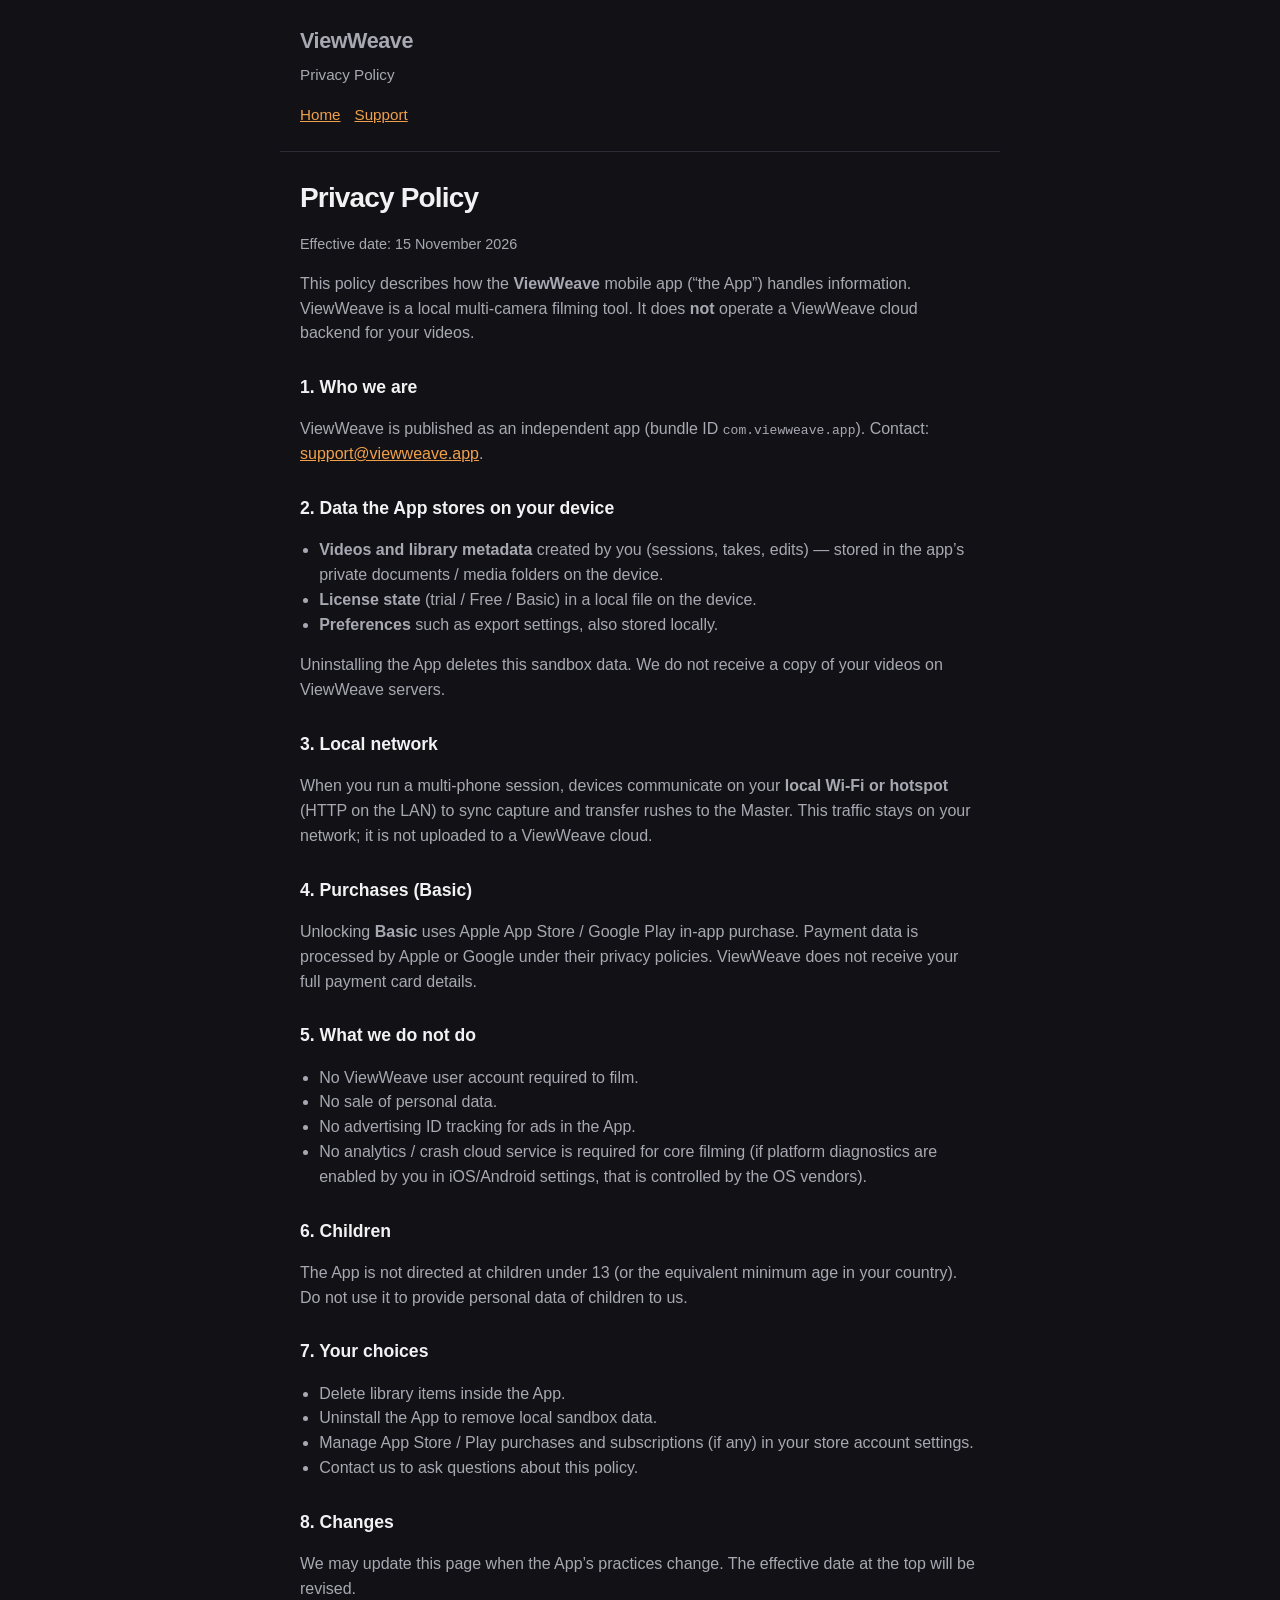
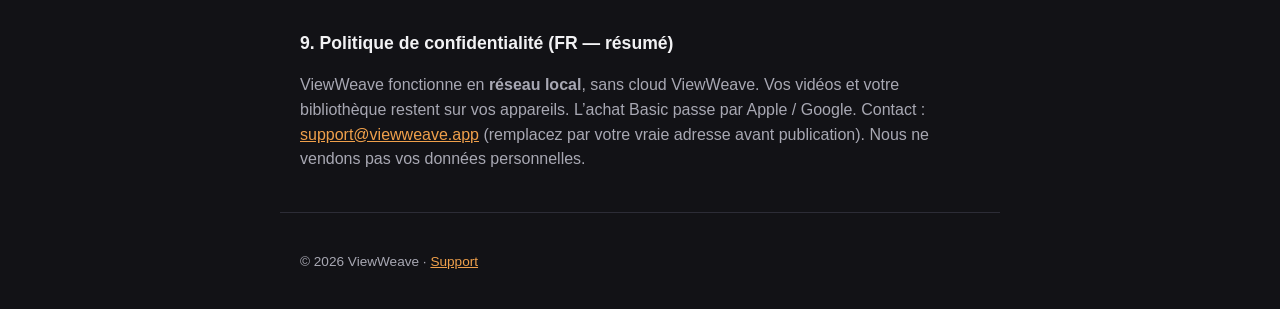
==== privacy.html @ 28b763ea "Add files via upload" ====
<!DOCTYPE html>
<html lang="en">
<head>
  <meta charset="utf-8" />
  <meta name="viewport" content="width=device-width, initial-scale=1" />
  <title>ViewWeave — Privacy Policy</title>
  <link rel="stylesheet" href="styles.css" />
</head>
<body>
  <header>
    <p class="brand">ViewWeave</p>
    <p class="tag">Privacy Policy</p>
    <nav>
      <a href="index.html">Home</a>
      <a href="support.html">Support</a>
    </nav>
  </header>
  <main>
    <h1>Privacy Policy</h1>
    <p class="note">Effective date: 15 November 2026</p>

    <p>
      This policy describes how the <strong>ViewWeave</strong> mobile app
      (“the App”) handles information. ViewWeave is a local multi-camera
      filming tool. It does <strong>not</strong> operate a ViewWeave cloud
      backend for your videos.
    </p>

    <h2>1. Who we are</h2>
    <p>
      ViewWeave is published as an independent app (bundle ID
      <code>com.viewweave.app</code>).
      Contact:
      <!-- TODO: replace with your real support email before publishing -->
      <a href="mailto:support@viewweave.app">support@viewweave.app</a>.
    </p>

    <h2>2. Data the App stores on your device</h2>
    <ul>
      <li><strong>Videos and library metadata</strong> created by you (sessions, takes, edits) — stored in the app’s private documents / media folders on the device.</li>
      <li><strong>License state</strong> (trial / Free / Basic) in a local file on the device.</li>
      <li><strong>Preferences</strong> such as export settings, also stored locally.</li>
    </ul>
    <p>
      Uninstalling the App deletes this sandbox data. We do not receive a copy
      of your videos on ViewWeave servers.
    </p>

    <h2>3. Local network</h2>
    <p>
      When you run a multi-phone session, devices communicate on your
      <strong>local Wi‑Fi or hotspot</strong> (HTTP on the LAN) to sync capture
      and transfer rushes to the Master. This traffic stays on your network;
      it is not uploaded to a ViewWeave cloud.
    </p>

    <h2>4. Purchases (Basic)</h2>
    <p>
      Unlocking <strong>Basic</strong> uses Apple App Store / Google Play
      in-app purchase. Payment data is processed by Apple or Google under their
      privacy policies. ViewWeave does not receive your full payment card details.
    </p>

    <h2>5. What we do not do</h2>
    <ul>
      <li>No ViewWeave user account required to film.</li>
      <li>No sale of personal data.</li>
      <li>No advertising ID tracking for ads in the App.</li>
      <li>No analytics / crash cloud service is required for core filming (if platform diagnostics are enabled by you in iOS/Android settings, that is controlled by the OS vendors).</li>
    </ul>

    <h2>6. Children</h2>
    <p>
      The App is not directed at children under 13 (or the equivalent minimum
      age in your country). Do not use it to provide personal data of children
      to us.
    </p>

    <h2>7. Your choices</h2>
    <ul>
      <li>Delete library items inside the App.</li>
      <li>Uninstall the App to remove local sandbox data.</li>
      <li>Manage App Store / Play purchases and subscriptions (if any) in your store account settings.</li>
      <li>Contact us to ask questions about this policy.</li>
    </ul>

    <h2>8. Changes</h2>
    <p>
      We may update this page when the App’s practices change. The effective
      date at the top will be revised.
    </p>

    <h2>9. Politique de confidentialité (FR — résumé)</h2>
    <p>
      ViewWeave fonctionne en <strong>réseau local</strong>, sans cloud ViewWeave.
      Vos vidéos et votre bibliothèque restent sur vos appareils.
      L’achat Basic passe par Apple / Google.
      Contact :
      <a href="mailto:support@viewweave.app">support@viewweave.app</a>
      (remplacez par votre vraie adresse avant publication).
      Nous ne vendons pas vos données personnelles.
    </p>
  </main>
  <footer>
    <p>© 2026 ViewWeave · <a href="support.html">Support</a></p>
  </footer>
</body>
</html>
---- styles.css ----
:root {
  color-scheme: dark;
  --bg: #121216;
  --panel: #1a1a22;
  --text: #f2f2f4;
  --mist: #a8a8b3;
  --line: #2c2c36;
  --copper: #d97706;
  --link: #f0a04b;
}

* { box-sizing: border-box; }

body {
  margin: 0;
  font-family: -apple-system, BlinkMacSystemFont, "Segoe UI", Roboto, Helvetica, Arial, sans-serif;
  background: var(--bg);
  color: var(--text);
  line-height: 1.55;
}

a { color: var(--link); }

header, main, footer {
  max-width: 720px;
  margin: 0 auto;
  padding: 24px 20px;
}

header {
  border-bottom: 1px solid var(--line);
}

.brand {
  font-size: 1.35rem;
  font-weight: 700;
  letter-spacing: -0.02em;
  margin: 0 0 6px;
}

.tag {
  margin: 0;
  color: var(--mist);
  font-size: 0.95rem;
}

nav {
  margin-top: 16px;
  display: flex;
  gap: 14px;
  flex-wrap: wrap;
  font-size: 0.95rem;
}

h1 {
  font-size: 1.75rem;
  letter-spacing: -0.03em;
  margin: 0 0 12px;
}

h2 {
  font-size: 1.1rem;
  margin: 28px 0 8px;
}

p, li { color: var(--mist); }

ul { padding-left: 1.2rem; }

.card {
  background: var(--panel);
  border: 1px solid var(--line);
  border-radius: 12px;
  padding: 16px 18px;
  margin: 18px 0;
}

.card strong { color: var(--text); }

.email {
  font-size: 1.05rem;
  word-break: break-all;
}

.note {
  font-size: 0.9rem;
  color: var(--mist);
}

footer {
  border-top: 1px solid var(--line);
  color: var(--mist);
  font-size: 0.85rem;
}
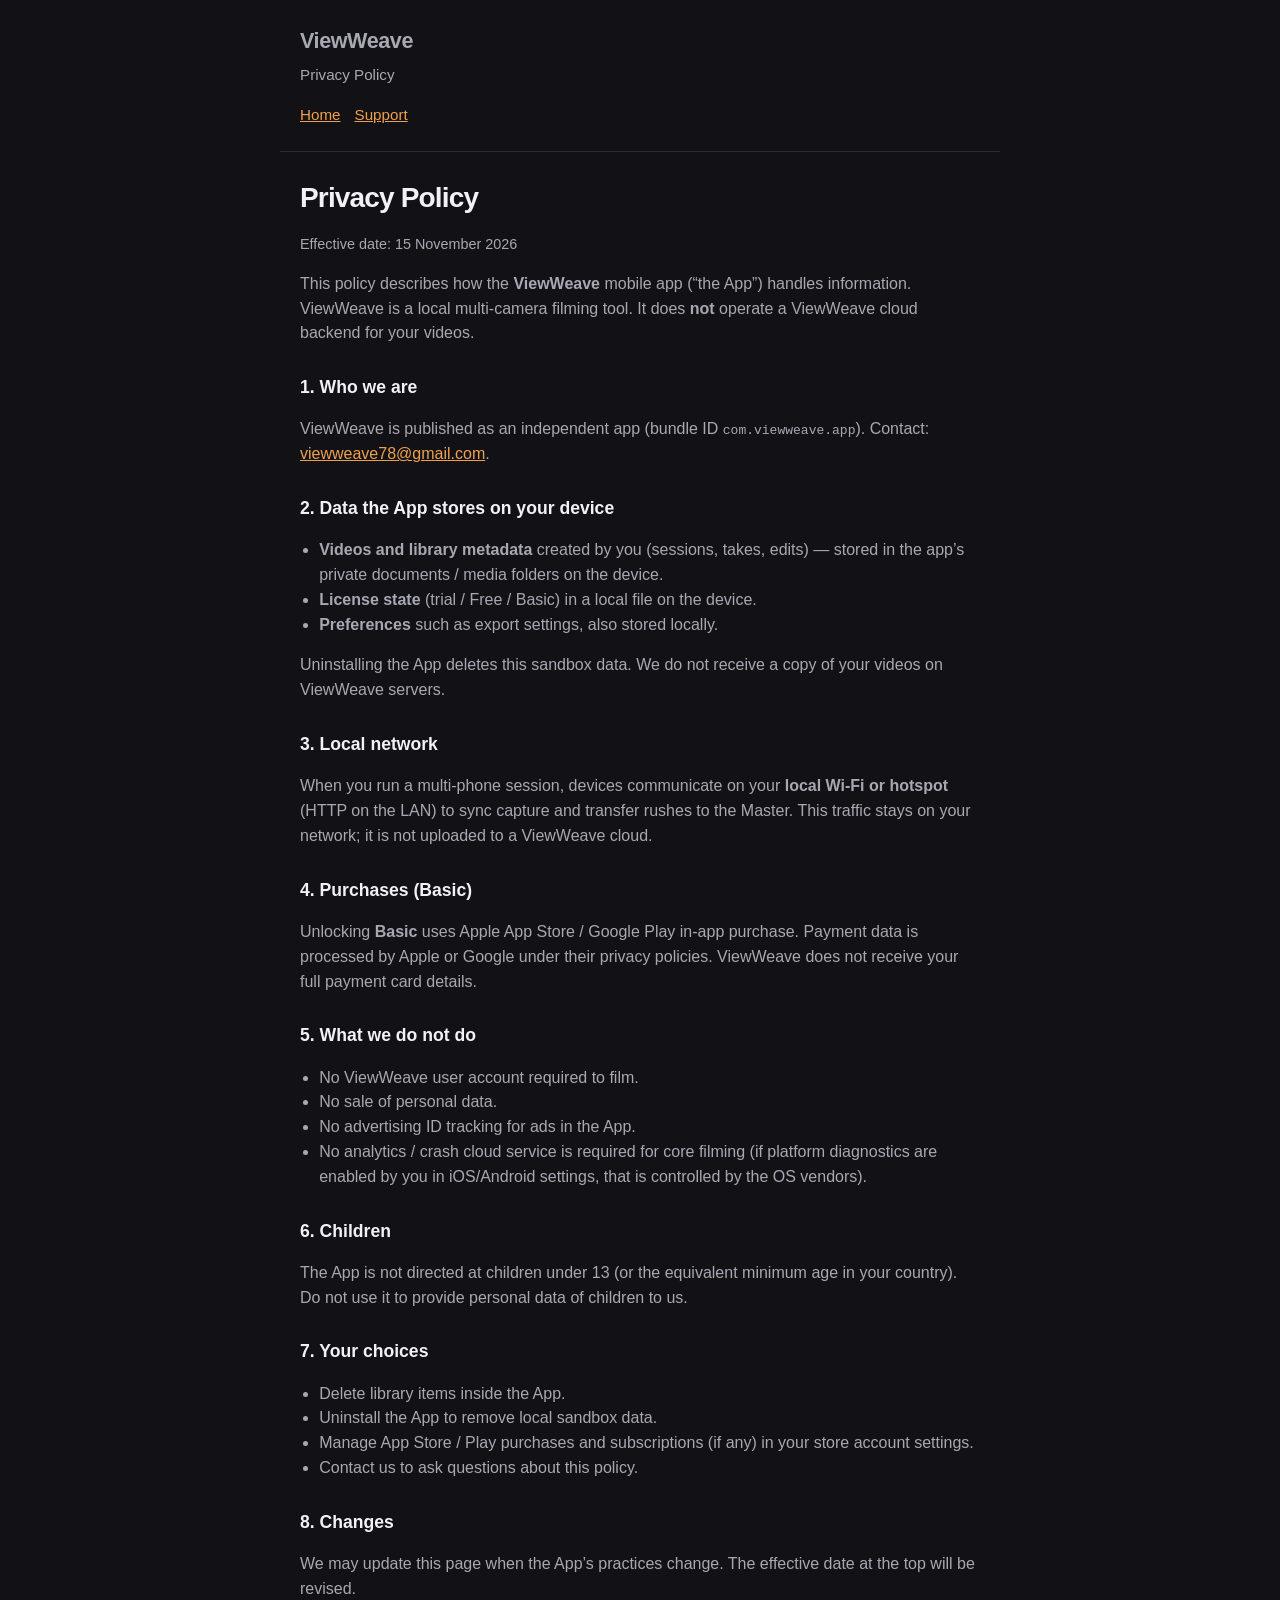
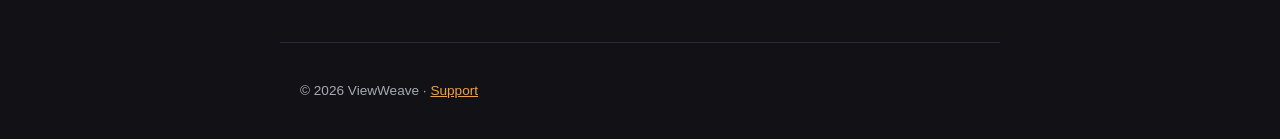
==== commit 86022e9b: "Add files via upload" ====
--- a/privacy.html
+++ b/privacy.html
@@ -31,8 +31,7 @@
       ViewWeave is published as an independent app (bundle ID
       <code>com.viewweave.app</code>).
       Contact:
-      <!-- TODO: replace with your real support email before publishing -->
-      <a href="mailto:support@viewweave.app">support@viewweave.app</a>.
+      <a href="mailto:viewweave78@gmail.com">viewweave78@gmail.com</a>.
     </p>
 
     <h2>2. Data the App stores on your device</h2>
@@ -89,17 +88,6 @@
       We may update this page when the App’s practices change. The effective
       date at the top will be revised.
     </p>
-
-    <h2>9. Politique de confidentialité (FR — résumé)</h2>
-    <p>
-      ViewWeave fonctionne en <strong>réseau local</strong>, sans cloud ViewWeave.
-      Vos vidéos et votre bibliothèque restent sur vos appareils.
-      L’achat Basic passe par Apple / Google.
-      Contact :
-      <a href="mailto:support@viewweave.app">support@viewweave.app</a>
-      (remplacez par votre vraie adresse avant publication).
-      Nous ne vendons pas vos données personnelles.
-    </p>
   </main>
   <footer>
     <p>© 2026 ViewWeave · <a href="support.html">Support</a></p>
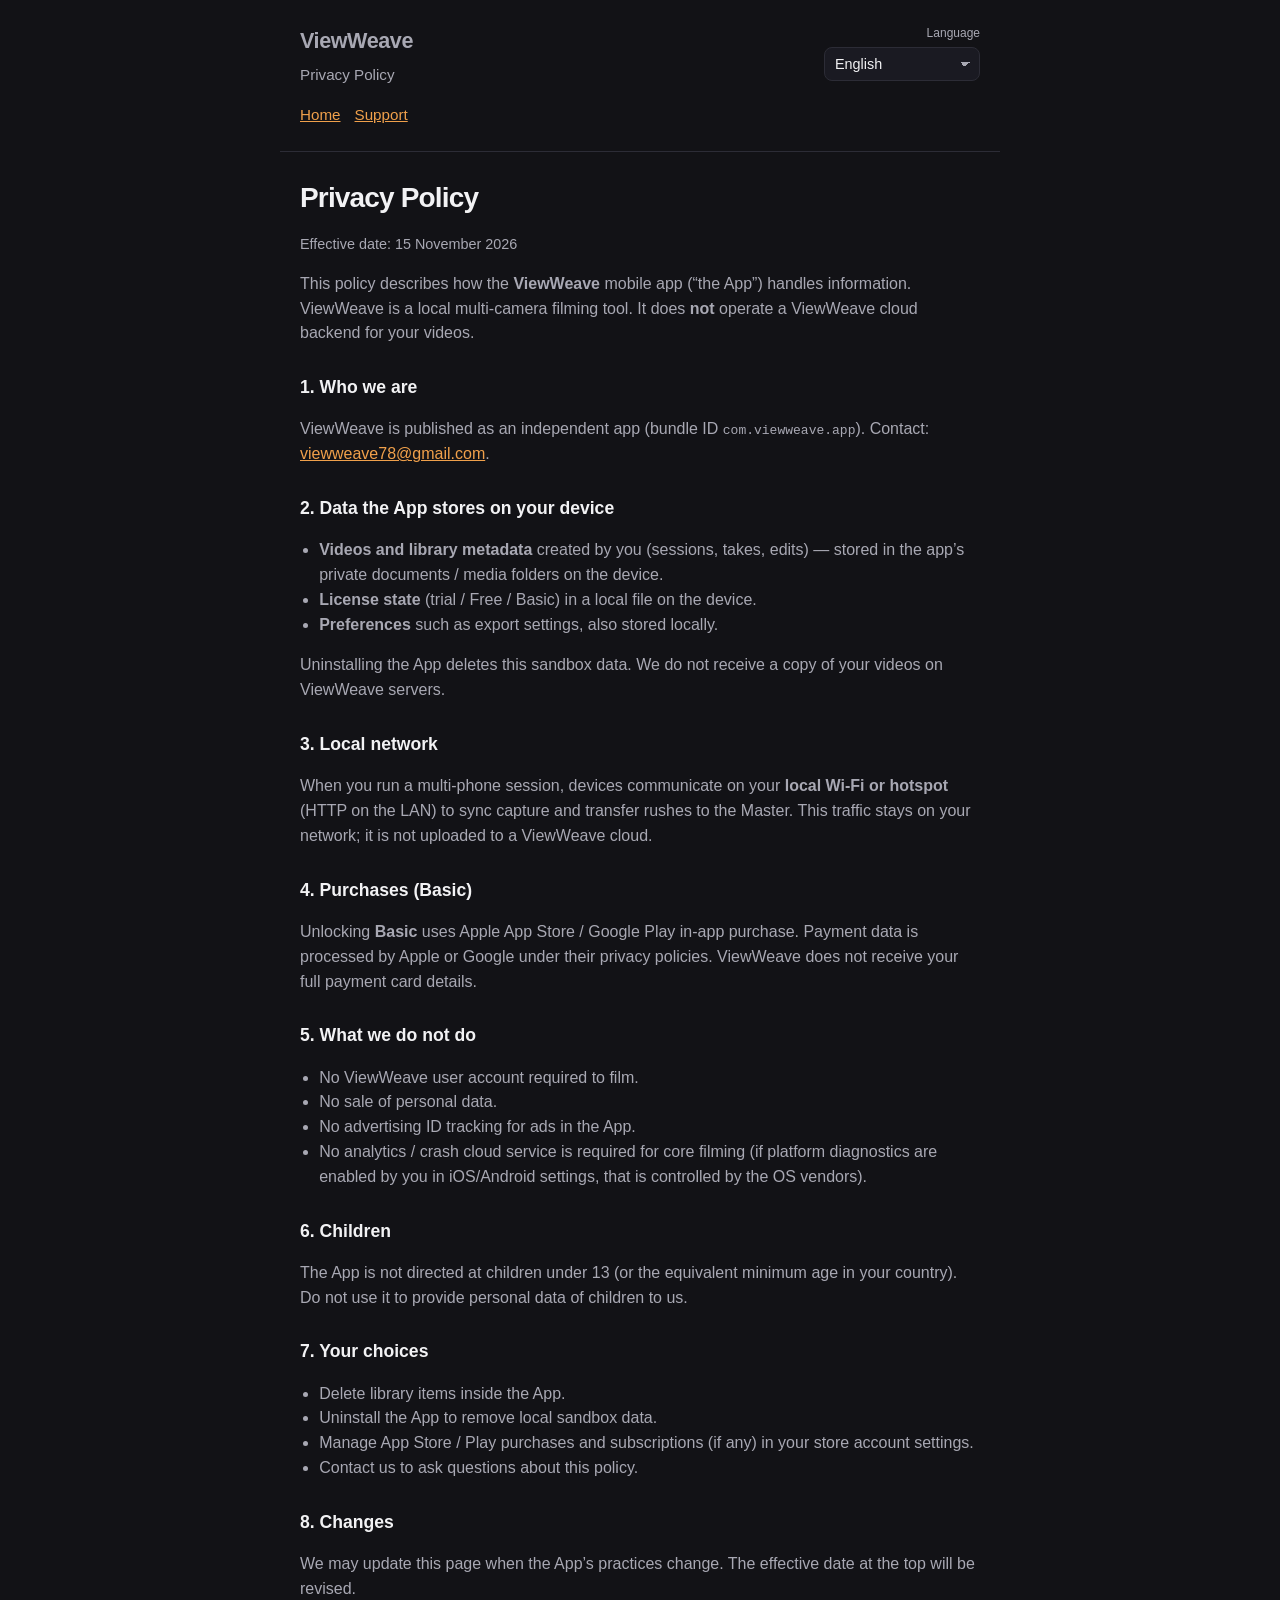
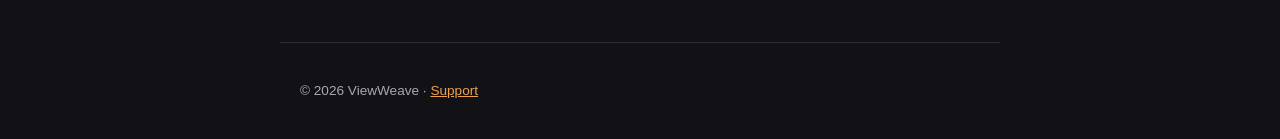
==== commit 6c5f9f0f: "Add language support Add language support" ====
--- a/privacy.html
+++ b/privacy.html
@@ -8,89 +8,99 @@
 </head>
 <body>
   <header>
-    <p class="brand">ViewWeave</p>
-    <p class="tag">Privacy Policy</p>
+    <div class="header-top">
+      <div>
+        <p class="brand">ViewWeave</p>
+        <p class="tag" id="page-tag">Privacy Policy</p>
+      </div>
+      <div class="lang-wrap">
+        <label for="lang-select" id="lang-label">Language</label>
+        <select id="lang-select" aria-label="Language"></select>
+      </div>
+    </div>
     <nav>
-      <a href="index.html">Home</a>
-      <a href="support.html">Support</a>
+      <a href="index.html" id="nav-home">Home</a>
+      <a href="support.html" id="nav-support">Support</a>
     </nav>
   </header>
   <main>
-    <h1>Privacy Policy</h1>
-    <p class="note">Effective date: 15 November 2026</p>
+    <h1 id="privacy-h1">Privacy Policy</h1>
+    <p class="note" id="privacy-effective">Effective date: 15 November 2026</p>
 
-    <p>
+    <p id="privacy-intro">
       This policy describes how the <strong>ViewWeave</strong> mobile app
       (“the App”) handles information. ViewWeave is a local multi-camera
       filming tool. It does <strong>not</strong> operate a ViewWeave cloud
       backend for your videos.
     </p>
 
-    <h2>1. Who we are</h2>
-    <p>
+    <h2 id="privacy-h2-1">1. Who we are</h2>
+    <p id="privacy-p-1">
       ViewWeave is published as an independent app (bundle ID
       <code>com.viewweave.app</code>).
       Contact:
       <a href="mailto:viewweave78@gmail.com">viewweave78@gmail.com</a>.
     </p>
 
-    <h2>2. Data the App stores on your device</h2>
+    <h2 id="privacy-h2-2">2. Data the App stores on your device</h2>
     <ul>
-      <li><strong>Videos and library metadata</strong> created by you (sessions, takes, edits) — stored in the app’s private documents / media folders on the device.</li>
-      <li><strong>License state</strong> (trial / Free / Basic) in a local file on the device.</li>
-      <li><strong>Preferences</strong> such as export settings, also stored locally.</li>
+      <li id="privacy-li-2a"><strong>Videos and library metadata</strong> created by you (sessions, takes, edits) — stored in the app’s private documents / media folders on the device.</li>
+      <li id="privacy-li-2b"><strong>License state</strong> (trial / Free / Basic) in a local file on the device.</li>
+      <li id="privacy-li-2c"><strong>Preferences</strong> such as export settings, also stored locally.</li>
     </ul>
-    <p>
+    <p id="privacy-p-2">
       Uninstalling the App deletes this sandbox data. We do not receive a copy
       of your videos on ViewWeave servers.
     </p>
 
-    <h2>3. Local network</h2>
-    <p>
+    <h2 id="privacy-h2-3">3. Local network</h2>
+    <p id="privacy-p-3">
       When you run a multi-phone session, devices communicate on your
       <strong>local Wi‑Fi or hotspot</strong> (HTTP on the LAN) to sync capture
       and transfer rushes to the Master. This traffic stays on your network;
       it is not uploaded to a ViewWeave cloud.
     </p>
 
-    <h2>4. Purchases (Basic)</h2>
-    <p>
+    <h2 id="privacy-h2-4">4. Purchases (Basic)</h2>
+    <p id="privacy-p-4">
       Unlocking <strong>Basic</strong> uses Apple App Store / Google Play
       in-app purchase. Payment data is processed by Apple or Google under their
       privacy policies. ViewWeave does not receive your full payment card details.
     </p>
 
-    <h2>5. What we do not do</h2>
+    <h2 id="privacy-h2-5">5. What we do not do</h2>
     <ul>
-      <li>No ViewWeave user account required to film.</li>
-      <li>No sale of personal data.</li>
-      <li>No advertising ID tracking for ads in the App.</li>
-      <li>No analytics / crash cloud service is required for core filming (if platform diagnostics are enabled by you in iOS/Android settings, that is controlled by the OS vendors).</li>
+      <li id="privacy-li-5a">No ViewWeave user account required to film.</li>
+      <li id="privacy-li-5b">No sale of personal data.</li>
+      <li id="privacy-li-5c">No advertising ID tracking for ads in the App.</li>
+      <li id="privacy-li-5d">No analytics / crash cloud service is required for core filming (if platform diagnostics are enabled by you in iOS/Android settings, that is controlled by the OS vendors).</li>
     </ul>
 
-    <h2>6. Children</h2>
-    <p>
+    <h2 id="privacy-h2-6">6. Children</h2>
+    <p id="privacy-p-6">
       The App is not directed at children under 13 (or the equivalent minimum
       age in your country). Do not use it to provide personal data of children
       to us.
     </p>
 
-    <h2>7. Your choices</h2>
+    <h2 id="privacy-h2-7">7. Your choices</h2>
     <ul>
-      <li>Delete library items inside the App.</li>
-      <li>Uninstall the App to remove local sandbox data.</li>
-      <li>Manage App Store / Play purchases and subscriptions (if any) in your store account settings.</li>
-      <li>Contact us to ask questions about this policy.</li>
+      <li id="privacy-li-7a">Delete library items inside the App.</li>
+      <li id="privacy-li-7b">Uninstall the App to remove local sandbox data.</li>
+      <li id="privacy-li-7c">Manage App Store / Play purchases and subscriptions (if any) in your store account settings.</li>
+      <li id="privacy-li-7d">Contact us to ask questions about this policy.</li>
     </ul>
 
-    <h2>8. Changes</h2>
-    <p>
+    <h2 id="privacy-h2-8">8. Changes</h2>
+    <p id="privacy-p-8">
       We may update this page when the App’s practices change. The effective
       date at the top will be revised.
     </p>
   </main>
   <footer>
-    <p>© 2026 ViewWeave · <a href="support.html">Support</a></p>
+    <p><span id="footer-copy">© 2026 ViewWeave</span> · <a href="support.html" id="footer-support">Support</a></p>
   </footer>
+  <script src="js/i18n.js"></script>
+  <script src="js/legal.js"></script>
 </body>
 </html>
--- a/styles.css
+++ b/styles.css
@@ -31,6 +31,13 @@
   border-bottom: 1px solid var(--line);
 }
 
+.header-top {
+  display: flex;
+  align-items: flex-start;
+  justify-content: space-between;
+  gap: 16px;
+}
+
 .brand {
   font-size: 1.35rem;
   font-weight: 700;
@@ -42,6 +49,36 @@
   margin: 0;
   color: var(--mist);
   font-size: 0.95rem;
+}
+
+.lang-wrap {
+  display: flex;
+  flex-direction: column;
+  align-items: flex-end;
+  gap: 4px;
+  flex-shrink: 0;
+}
+
+.lang-wrap label {
+  font-size: 0.75rem;
+  color: var(--mist);
+}
+
+.lang-wrap select {
+  appearance: none;
+  background: var(--panel);
+  color: var(--text);
+  border: 1px solid var(--line);
+  border-radius: 8px;
+  padding: 8px 28px 8px 10px;
+  font-size: 0.9rem;
+  min-width: 9.5rem;
+  background-image: linear-gradient(45deg, transparent 50%, var(--mist) 50%),
+    linear-gradient(135deg, var(--mist) 50%, transparent 50%);
+  background-position: calc(100% - 14px) 55%, calc(100% - 9px) 55%;
+  background-size: 5px 5px, 5px 5px;
+  background-repeat: no-repeat;
+  cursor: pointer;
 }
 
 nav {
@@ -92,3 +129,12 @@
   color: var(--mist);
   font-size: 0.85rem;
 }
+
+@media (max-width: 480px) {
+  .header-top {
+    flex-direction: column;
+  }
+  .lang-wrap {
+    align-items: flex-start;
+  }
+}
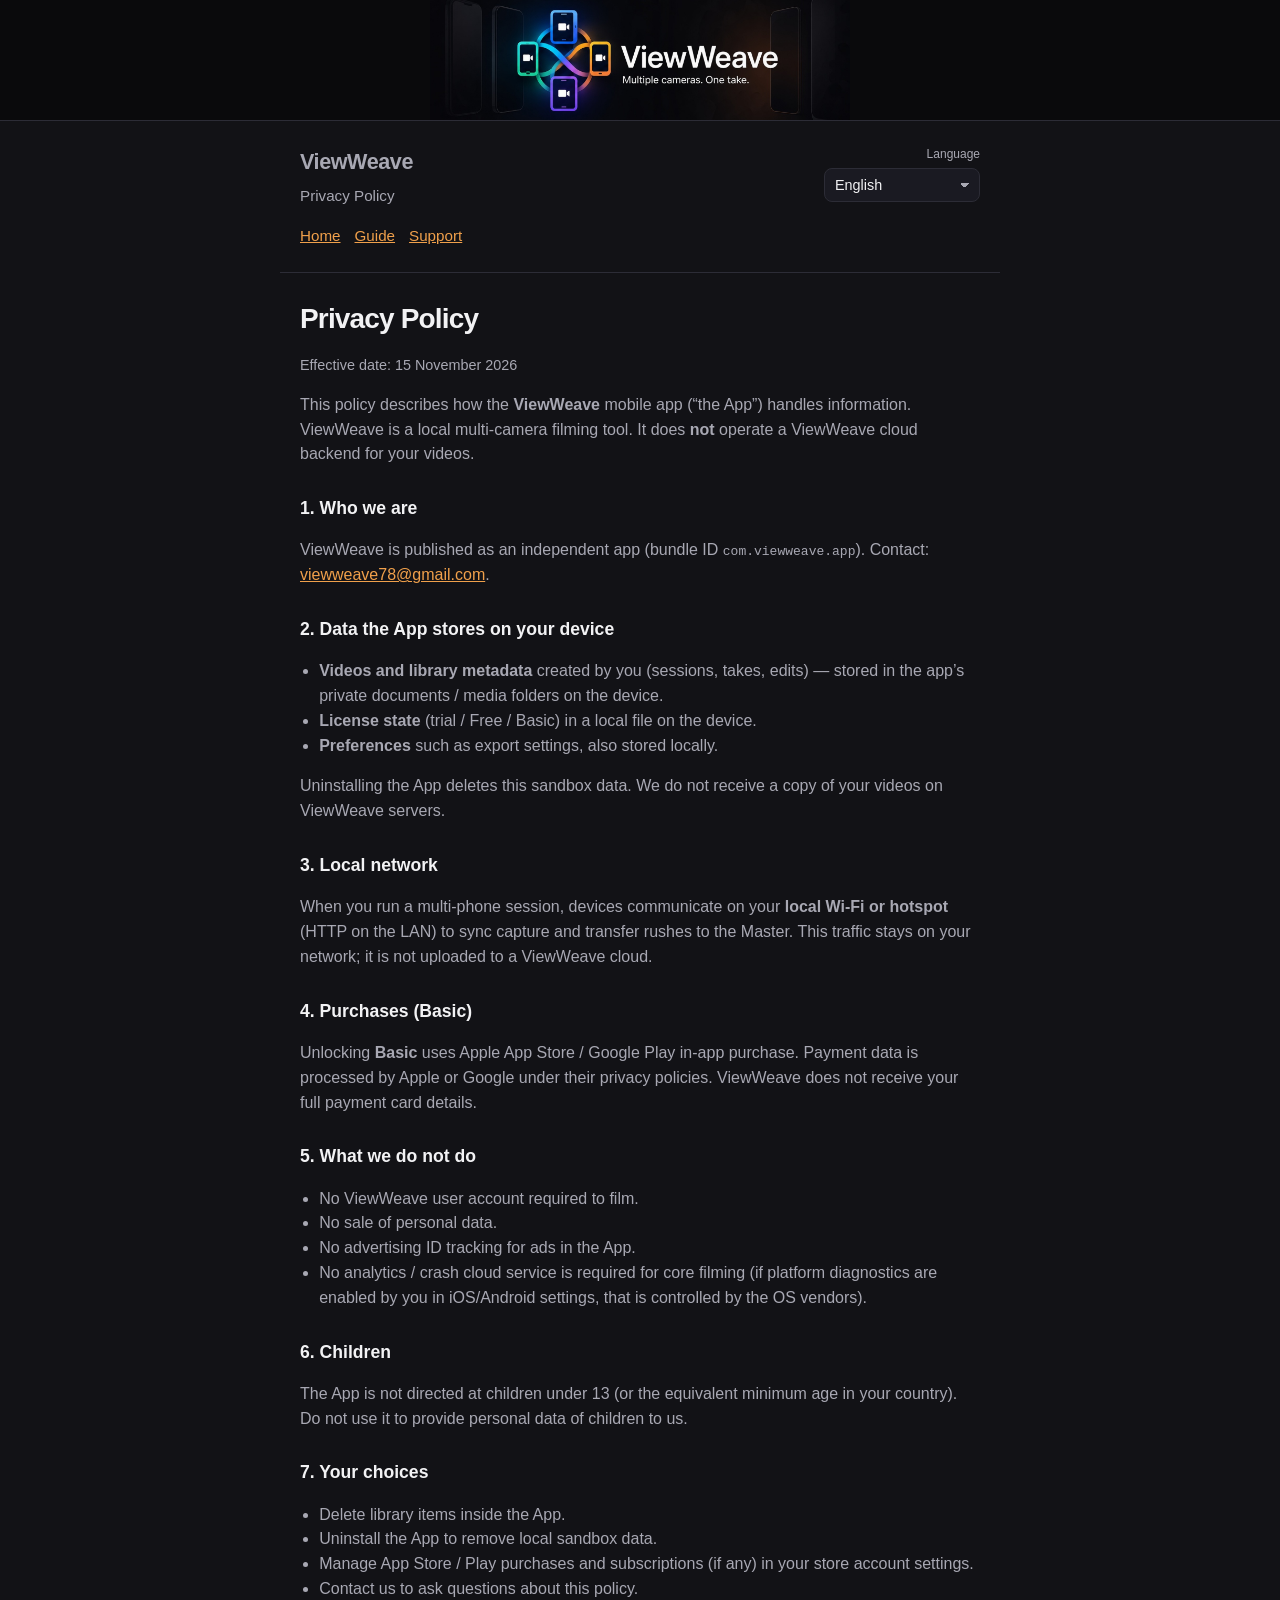
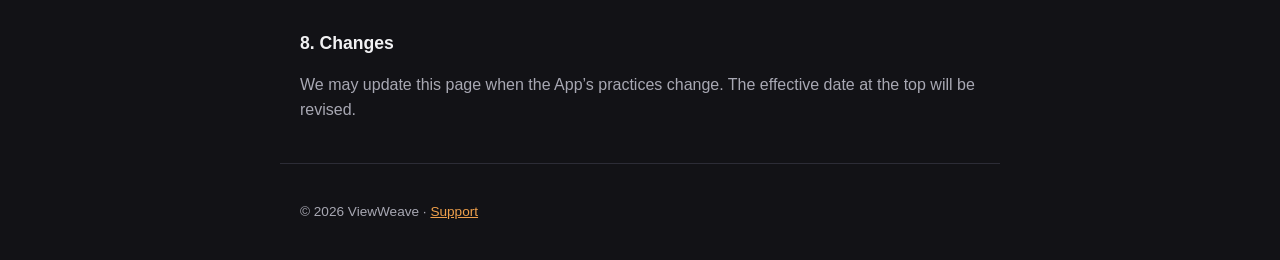
==== commit b1685b6c: "Add files via upload" ====
--- a/privacy.html
+++ b/privacy.html
@@ -7,6 +7,9 @@
   <link rel="stylesheet" href="styles.css" />
 </head>
 <body>
+  <div class="store-banner">
+    <img id="store-banner-img" src="headers/asc_header_en_3840x1646.jpg" alt="ViewWeave" width="420" height="180" />
+  </div>
   <header>
     <div class="header-top">
       <div>
@@ -20,6 +23,7 @@
     </div>
     <nav>
       <a href="index.html" id="nav-home">Home</a>
+      <a href="guide/index.html" id="nav-guide">Guide</a>
       <a href="support.html" id="nav-support">Support</a>
     </nav>
   </header>
--- a/styles.css
+++ b/styles.css
@@ -20,6 +20,23 @@
 }
 
 a { color: var(--link); }
+
+.store-banner {
+  width: 100%;
+  background: #0a0a0c;
+  border-bottom: 1px solid var(--line);
+  line-height: 0;
+}
+
+.store-banner img {
+  display: block;
+  width: 100%;
+  max-width: 420px;
+  max-height: 120px;
+  object-fit: cover;
+  height: auto;
+  margin: 0 auto;
+}
 
 header, main, footer {
   max-width: 720px;
@@ -130,6 +147,233 @@
   font-size: 0.85rem;
 }
 
+/* Guide */
+body.guide-page header,
+body.guide-page main,
+body.guide-page footer {
+  max-width: 860px;
+}
+
+body.guide-page .store-banner img {
+  max-width: 420px;
+  max-height: 120px;
+}
+
+.toc ol {
+  margin: 0;
+  padding-left: 1.25rem;
+  color: var(--mist);
+}
+
+.toc a { text-decoration: none; }
+.toc a:hover { text-decoration: underline; }
+
+.guide-shot {
+  display: block;
+  max-width: 100%;
+  width: min(420px, 100%);
+  border-radius: 10px;
+  border: 1px solid var(--line);
+  margin: 12px 0 16px;
+}
+
+.video-grid {
+  display: grid;
+  grid-template-columns: repeat(auto-fill, minmax(112px, 1fr));
+  gap: 12px;
+}
+
+.video-thumb {
+  appearance: none;
+  display: block;
+  width: 100%;
+  padding: 0;
+  margin: 0;
+  border: 1px solid var(--line);
+  border-radius: 10px;
+  background: #0a0a0c;
+  cursor: pointer;
+  overflow: hidden;
+  text-align: left;
+  color: inherit;
+  font: inherit;
+}
+
+.video-thumb:focus-visible {
+  outline: 2px solid var(--copper);
+  outline-offset: 2px;
+}
+
+.video-thumb-media {
+  position: relative;
+  aspect-ratio: 9 / 16;
+  background: #000;
+}
+
+.video-thumb-media img {
+  display: block;
+  width: 100%;
+  height: 100%;
+  object-fit: cover;
+}
+
+.video-thumb-play {
+  position: absolute;
+  inset: 0;
+  display: flex;
+  align-items: center;
+  justify-content: center;
+  background: rgba(0, 0, 0, 0.28);
+  pointer-events: none;
+}
+
+.video-thumb-play::before {
+  content: "";
+  width: 0;
+  height: 0;
+  border-style: solid;
+  border-width: 9px 0 9px 15px;
+  border-color: transparent transparent transparent #fff;
+  filter: drop-shadow(0 1px 2px rgba(0, 0, 0, 0.5));
+  margin-left: 3px;
+}
+
+.video-thumb h3 {
+  margin: 0;
+  padding: 8px 8px 10px;
+  font-size: 0.72rem;
+  line-height: 1.3;
+  color: var(--mist);
+  font-weight: 600;
+  min-height: 2.6em;
+}
+
+/* Video modal */
+.video-modal[hidden] {
+  display: none !important;
+}
+
+.video-modal {
+  position: fixed;
+  inset: 0;
+  z-index: 1000;
+  display: flex;
+  align-items: center;
+  justify-content: center;
+  padding: 20px;
+}
+
+.video-modal-backdrop {
+  position: absolute;
+  inset: 0;
+  background: rgba(0, 0, 0, 0.72);
+}
+
+.video-modal-dialog {
+  position: relative;
+  z-index: 1;
+  width: min(420px, 100%);
+  background: var(--panel);
+  border: 1px solid var(--line);
+  border-radius: 14px;
+  padding: 14px;
+  box-shadow: 0 16px 48px rgba(0, 0, 0, 0.45);
+}
+
+.video-modal-head {
+  display: flex;
+  align-items: flex-start;
+  justify-content: space-between;
+  gap: 12px;
+  margin-bottom: 10px;
+}
+
+.video-modal-title {
+  margin: 0;
+  font-size: 0.95rem;
+  color: var(--text);
+  font-weight: 600;
+  line-height: 1.35;
+}
+
+.video-modal-close {
+  appearance: none;
+  flex-shrink: 0;
+  width: 32px;
+  height: 32px;
+  border: 1px solid var(--line);
+  border-radius: 8px;
+  background: var(--bg);
+  color: var(--text);
+  font-size: 1.25rem;
+  line-height: 1;
+  cursor: pointer;
+}
+
+.video-modal-close:hover {
+  border-color: var(--mist);
+}
+
+.video-modal video {
+  display: block;
+  width: 100%;
+  max-height: min(72vh, 720px);
+  border-radius: 10px;
+  background: #000;
+}
+
+.guide-table {
+  width: 100%;
+  border-collapse: collapse;
+  font-size: 0.9rem;
+  margin: 12px 0 18px;
+}
+
+.guide-table th,
+.guide-table td {
+  border: 1px solid var(--line);
+  padding: 8px 10px;
+  text-align: left;
+  vertical-align: top;
+  color: var(--mist);
+}
+
+.guide-table th {
+  background: var(--panel);
+  color: var(--text);
+  font-weight: 600;
+}
+
+.guide-table strong { color: var(--text); }
+
+.guide-pre {
+  background: var(--panel);
+  border: 1px solid var(--line);
+  border-radius: 10px;
+  padding: 12px 14px;
+  overflow-x: auto;
+  font-size: 0.82rem;
+  color: var(--mist);
+  line-height: 1.45;
+}
+
+.guide-callout {
+  border-left: 3px solid var(--copper);
+  padding: 8px 0 8px 14px;
+  margin: 12px 0;
+  color: var(--mist);
+}
+
+#guide-body h2 {
+  scroll-margin-top: 16px;
+}
+
+#guide-body h3 {
+  font-size: 1rem;
+  margin: 20px 0 8px;
+  color: var(--text);
+}
+
 @media (max-width: 480px) {
   .header-top {
     flex-direction: column;
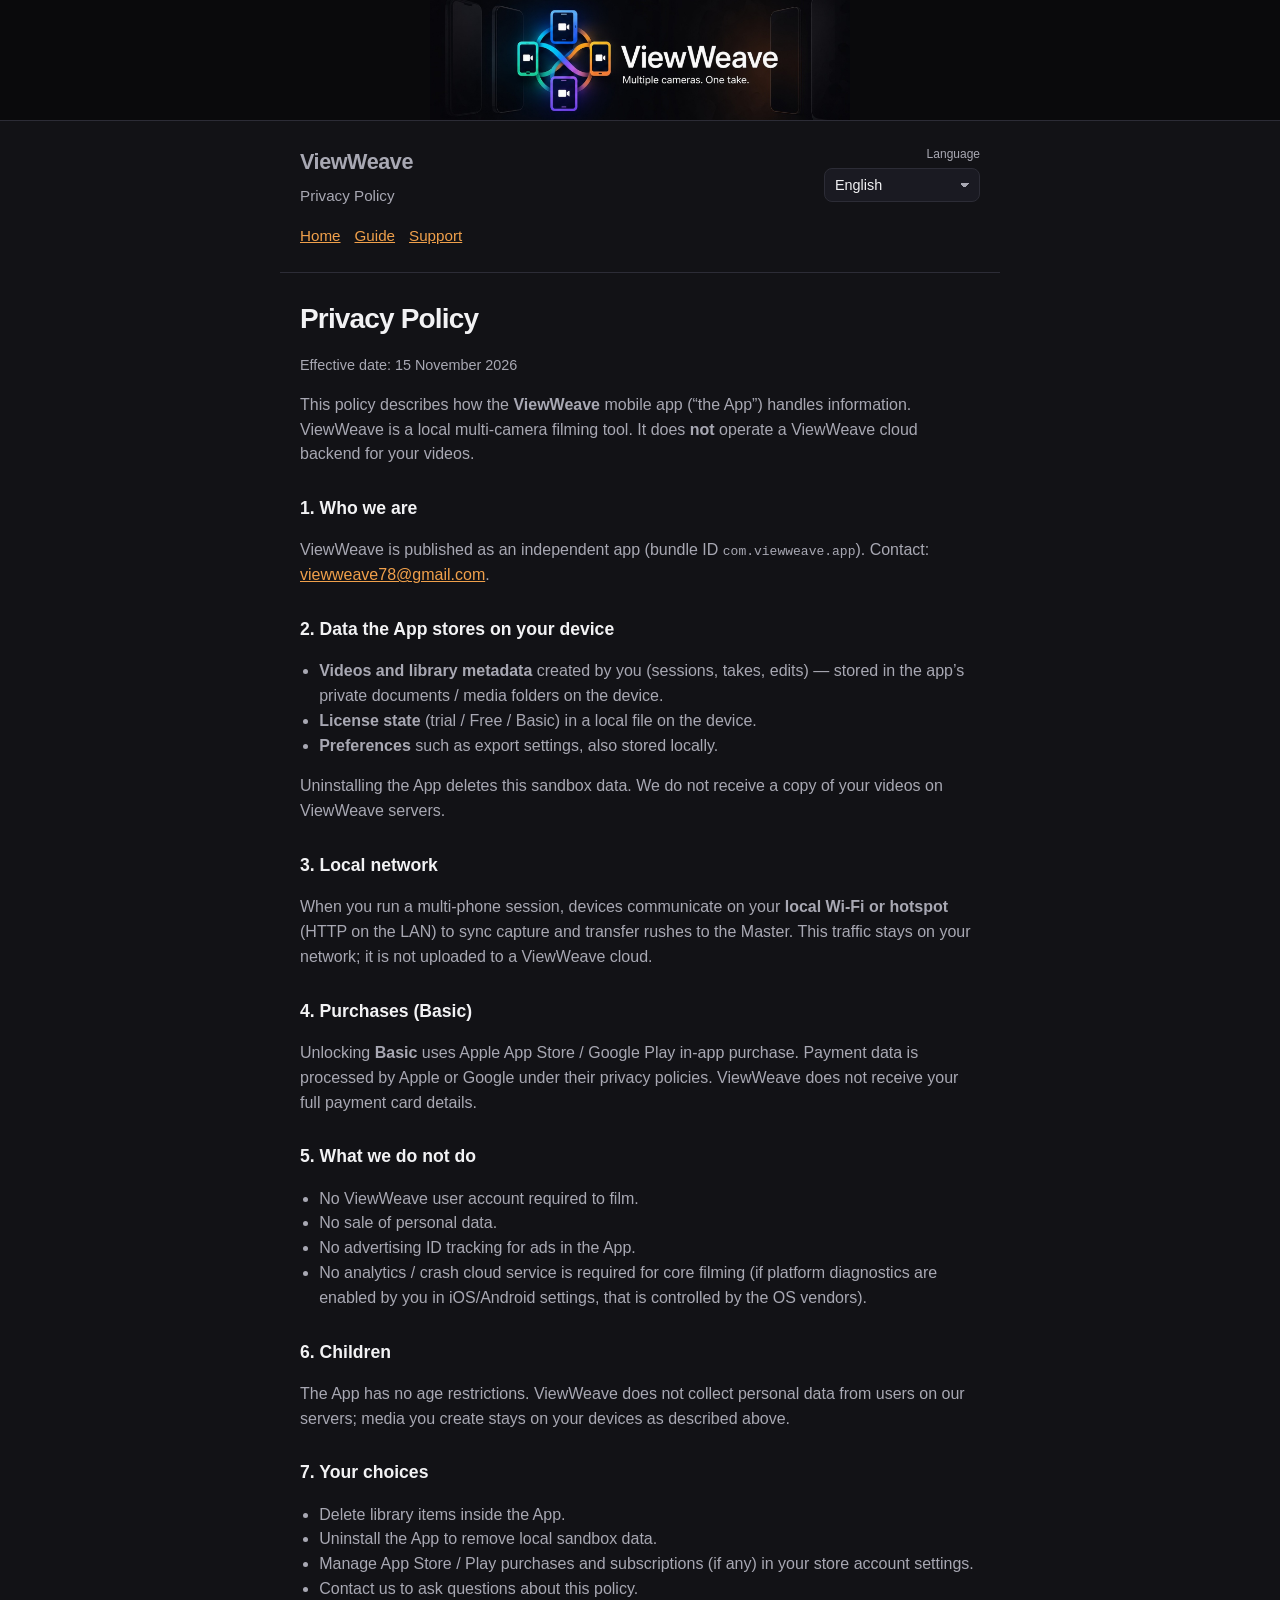
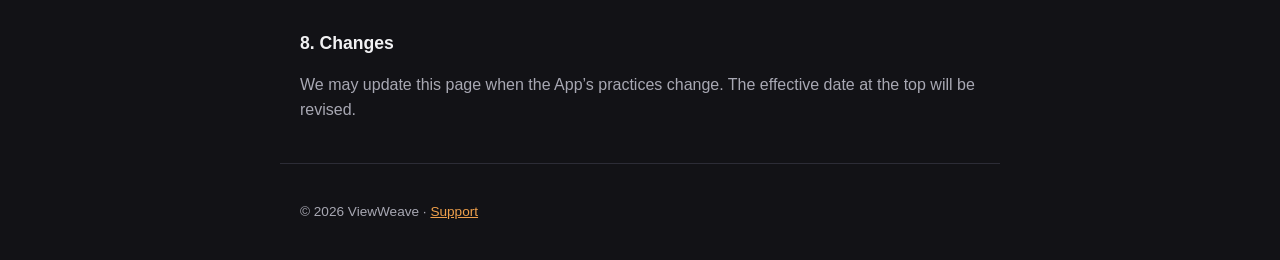
==== commit 33597dbe: "Privacy: state that the app has no age restrictions. Co-authored-by: Cursor <cursoragent@cursor.com>" ====
--- a/privacy.html
+++ b/privacy.html
@@ -82,9 +82,9 @@
 
     <h2 id="privacy-h2-6">6. Children</h2>
     <p id="privacy-p-6">
-      The App is not directed at children under 13 (or the equivalent minimum
-      age in your country). Do not use it to provide personal data of children
-      to us.
+      The App has no age restrictions. ViewWeave does not collect personal data
+      from users on our servers; media you create stays on your devices as
+      described above.
     </p>
 
     <h2 id="privacy-h2-7">7. Your choices</h2>
